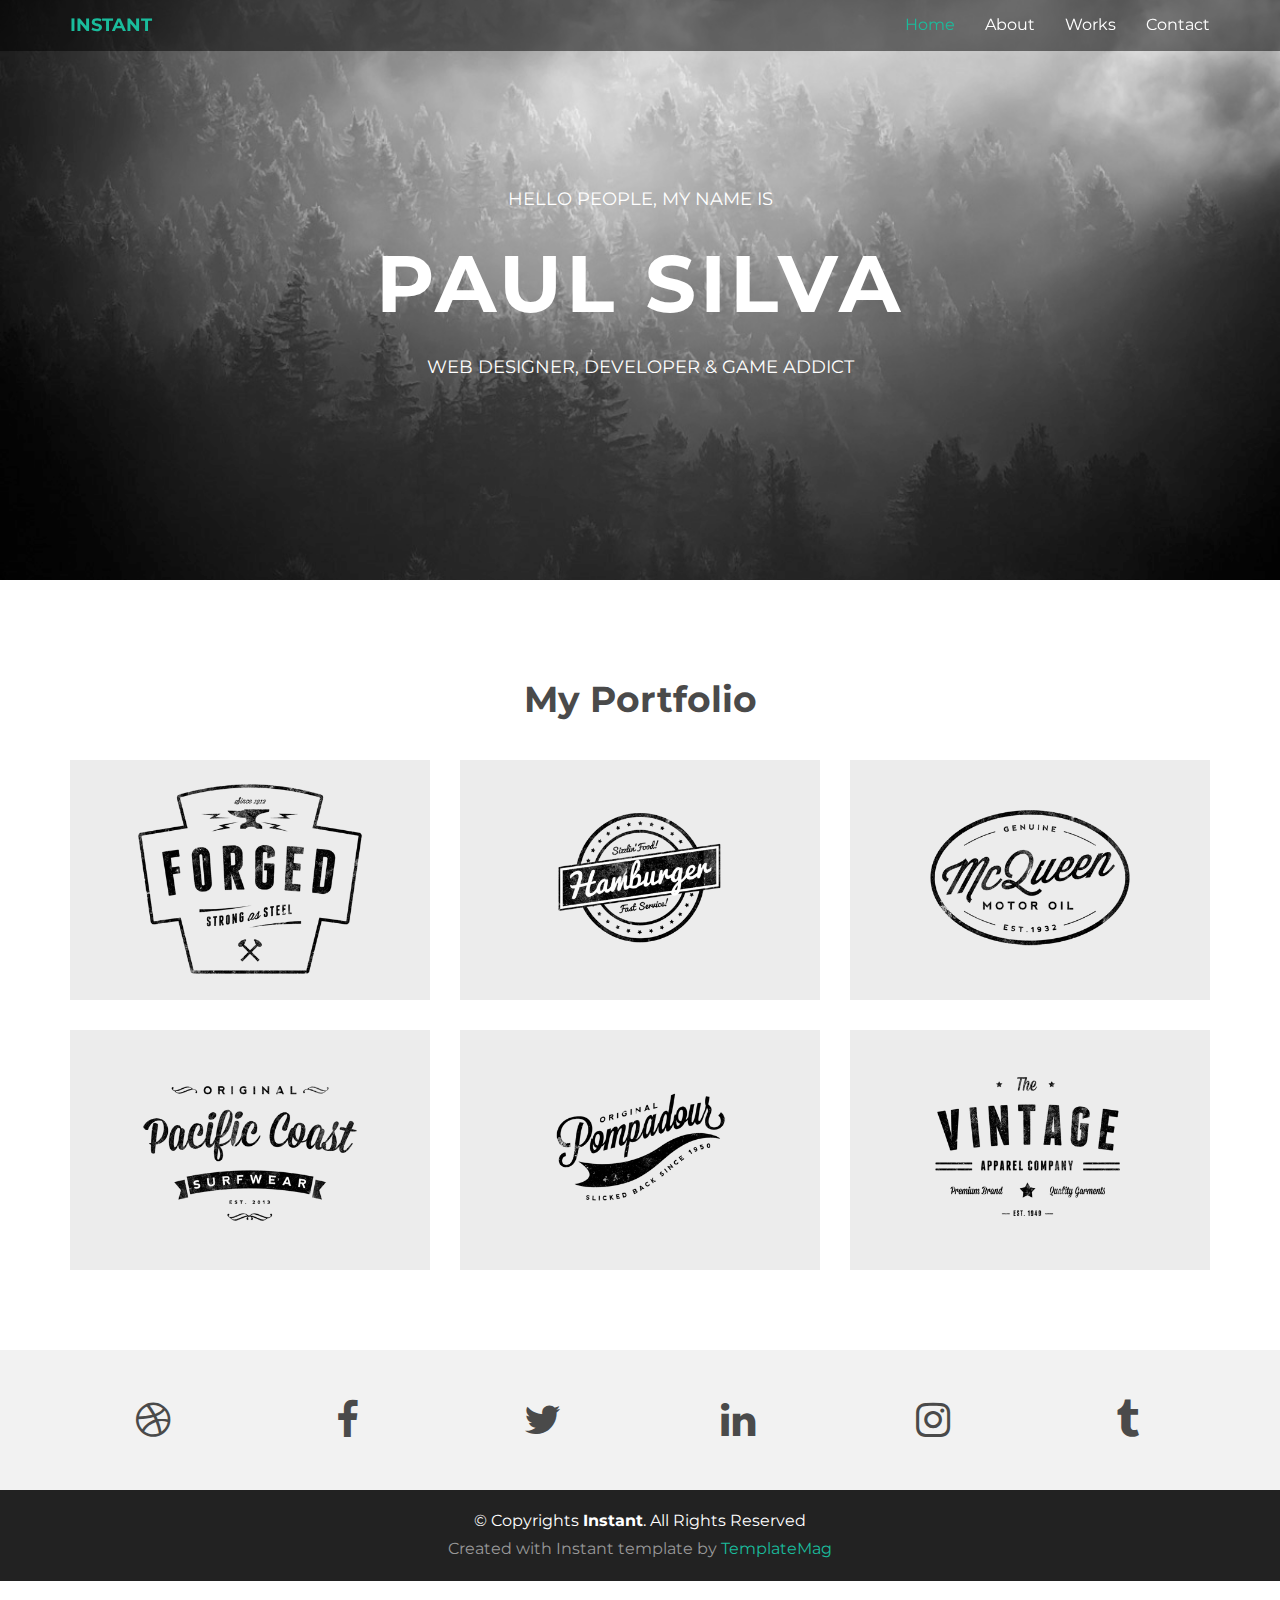
==== index.html @ aba93814 "Add files via upload" ====
<!DOCTYPE html>
<html lang="en">
<head>
  <meta charset="utf-8">
  <title>Instant - Bootstrap Personal Template</title>
  <meta content="width=device-width, initial-scale=1.0" name="viewport">
  <meta content="" name="keywords">
  <meta content="" name="description">

  <!-- Favicons -->
  <link href="img/favicon.png" rel="icon">
  <link href="img/apple-touch-icon.png" rel="apple-touch-icon">

  <!-- Google Fonts -->
  <link href="https://fonts.googleapis.com/css?family=Montserrat:300,400,500,700" rel="stylesheet">

  <!-- Bootstrap CSS File -->
  <link href="lib/bootstrap/css/bootstrap.min.css" rel="stylesheet">

  <!-- Libraries CSS Files -->
  <link href="lib/font-awesome/css/font-awesome.min.css" rel="stylesheet">

  <!-- Main Stylesheet File -->
  <link href="css/style.css" rel="stylesheet">

  <!-- =======================================================
    Template Name: Instant
    Template URL: https://templatemag.com/instant-bootstrap-personal-template/
    Author: TemplateMag.com
    License: https://templatemag.com/license/
  ======================================================= -->
</head>

<body>

  <!-- Static navbar -->
  <div class="navbar navbar-default navbar-fixed-top" role="navigation">
    <div class="container">
      <div class="navbar-header">
        <button type="button" class="navbar-toggle" data-toggle="collapse" data-target=".navbar-collapse">
            <span class="sr-only">Toggle navigation</span>
            <span class="icon-bar"></span>
            <span class="icon-bar"></span>
            <span class="icon-bar"></span>
          </button>
        <a class="navbar-brand" href="index.html">INSTANT</a>
      </div>
      <div class="navbar-collapse collapse">
        <ul class="nav navbar-nav navbar-right">
          <li class="active"><a href="index.html">Home</a></li>
          <li><a href="about.html">About</a></li>
          <li><a href="works.html" class="smoothscroll">Works</a></li>
          <li><a href="contact.html" class="smoothscroll">Contact</a></li>
        </ul>
      </div>
      <!--/.nav-collapse -->
    </div>
  </div>


  <div id="headerwrap">
    <div class="container">
      <div class="row">
        <div class="col-lg-6 col-lg-offset-3">
          <h4>HELLO PEOPLE, MY NAME IS</h4>
          <h1>PAUL SILVA</h1>
          <h4>WEB DESIGNER, DEVELOPER & GAME ADDICT</h4>
        </div>
      </div>
    </div>
    <!-- /container -->
  </div>

  <section id="works"></section>
  <div class="container">
    <div class="row centered mt mb">
      <h1>My Portfolio</h1>

      <div class="col-lg-4 col-md-4 col-sm-4 gallery">
        <a href="works.html"><img src="img/portfolio/folio01.png" class="img-responsive"></a>
      </div>
      <div class="col-lg-4 col-md-4 col-sm-4 gallery">
        <a href="works.html"><img src="img/portfolio/folio02.png" class="img-responsive"></a>
      </div>
      <div class="col-lg-4 col-md-4 col-sm-4 gallery">
        <a href="works.html"><img src="img/portfolio/folio03.png" class="img-responsive"></a>
      </div>
      <div class="col-lg-4 col-md-4 col-sm-4 gallery">
        <a href="works.html"><img src="img/portfolio/folio04.png" class="img-responsive"></a>
      </div>
      <div class="col-lg-4 col-md-4 col-sm-4 gallery">
        <a href="works.html"><img src="img/portfolio/folio05.png" class="img-responsive"></a>
      </div>
      <div class="col-lg-4 col-md-4 col-sm-4 gallery">
        <a href="works.html"><img src="img/portfolio/folio06.png" class="img-responsive"></a>
      </div>
    </div>
  </div>

  <div id="social">
    <div class="container">
      <div class="row centered">
        <div class="col-lg-2">
          <a href="#"><i class="fa fa-dribbble"></i></a>
        </div>
        <div class="col-lg-2">
          <a href="#"><i class="fa fa-facebook"></i></a>
        </div>
        <div class="col-lg-2">
          <a href="#"><i class="fa fa-twitter"></i></a>
        </div>
        <div class="col-lg-2">
          <a href="#"><i class="fa fa-linkedin"></i></a>
        </div>
        <div class="col-lg-2">
          <a href="#"><i class="fa fa-instagram"></i></a>
        </div>
        <div class="col-lg-2">
          <a href="#"><i class="fa fa-tumblr"></i></a>
        </div>

      </div>
    </div>
  </div>

  <div id="copyrights">
    <div class="container">
      <p>
        &copy; Copyrights <strong>Instant</strong>. All Rights Reserved
      </p>
      <div class="credits">
        <!--
          You are NOT allowed to delete the credit link to TemplateMag with free version.
          You can delete the credit link only if you bought the pro version.
          Buy the pro version with working PHP/AJAX contact form: https://templatemag.com/instant-bootstrap-personal-template/
          Licensing information: https://templatemag.com/license/
        -->
        Created with Instant template by <a href="https://templatemag.com/">TemplateMag</a>
      </div>
    </div>
  </div>
  <!-- / copyrights -->

  <!-- JavaScript Libraries -->
  <script src="lib/jquery/jquery.min.js"></script>
  <script src="lib/bootstrap/js/bootstrap.min.js"></script>
  <script src="lib/php-mail-form/validate.js"></script>

  <!-- Template Main Javascript File -->
  <script src="js/main.js"></script>

</body>
</html>
---- css/style.css ----
/**
* Template Name: Instant
* Template URL: https://templatemag.com/instant-bootstrap-personal-template/
* Author: TemplateMag.com
* License: https://templatemag.com/license/
*/

/* ==========================================================================
   Base Styles, Bootstrap Modifications & Fonts Import
   ========================================================================== */


::-moz-selection {
    background: #f2c2c9;
    color: #a4003a;
    text-shadow: none;
}

::selection {
    background: #16a085;
    color: #a4003a;
    text-shadow: none;
}

/*
 * A better looking default horizontal rule
 */

 hr {
    display: block;
    height: 1px;
    border: 0;
    border-top: 1px solid #ccc;
    margin: 1em 0;
    padding: 0;
}

.centered {
	text-align: center
}

.mt {
	margin-top: 80px;
}

.mb {
	margin-bottom: 80px;
}

/* ==========================================================================
   General styles
   ========================================================================== */


body {
    font-family: 'Montserrat', sans-serif;
    font-weight: 400;
    font-size: 16px;

    -webkit-font-smoothing: antialiased;
    -webkit-overflow-scrolling: touch;
}

h1, h2, h3, h4, h5, h6 {
	font-weight: 700;
    color: #4a4a4a;
}


.navbar-brand {
	font-weight: 700;
}

.navbar-default .navbar-brand, .navbar-default .navbar-brand:hover {
	color: #1abc9c;
}

.navbar-default {
	border-color: transparent;
  background-color: rgba(0, 0, 0, 0.5);
}

.navbar-default .navbar-nav > .active > a, .navbar-default .navbar-nav > .active > a:hover, .navbar-default .navbar-nav > .active > a:focus {
	color: #1abc9c;
	background-color: transparent;
}

.navbar-default .navbar-nav > li > a {
	color: #fff;
}

.navbar-default .navbar-nav > li > a:hover, .navbar-default .navbar-nav > li > a:focus {
	color: #1abc9c;
}

.navbar-default .navbar-toggle {
  border: none;
  border-color: #fff;
}

.navbar-default .navbar-toggle:hover {
  background: #666;
}

.navbar-default .navbar-toggle .icon-bar {
  background-color: #fff;
}
/* ==========================================================================
   Wrap Sections
   ========================================================================== */

#headerwrap {
	background: url(../img/back.jpg) no-repeat center top;
	margin-top: -70px;
	padding-top: 250px;
	text-align:center;
	background-attachment: relative;
	background-position: center center;
	min-height: 650px;
	width: 100%;

    -webkit-background-size: 100%;
    -moz-background-size: 100%;
    -o-background-size: 100%;
    background-size: 100%;

    -webkit-background-size: cover;
    -moz-background-size: cover;
    -o-background-size: cover;
    background-size: cover;
}

#headerwrap h1 {
	color:#ffffff;
	padding-top: 10px;
	padding-bottom: 20px;
	letter-spacing: 4px;
	font-size: 80px;
	font-weight: bold;
}

#headerwrap h4 {
	font-weight: 400;
	color: #ffffff
}

@media (max-width: 768px) {
  #headerwrap {
    padding-top: 180px;
  }
}

#social {
	padding-top: 50px;
	padding-bottom: 50px;
	background-color: #f2f2f2;
}

#social i {
	font-size: 40px;
	color: #4a4a4a
}

#social i:hover {
	color: #1abc9c
}

#footerwrap {
	padding-top: 70px;
	padding-bottom: 50px;
	background-color: #2f2f2f;
}

#footerwrap p {
	color: #f2f2f2;
	margin-left: 10px;
}

#workwrap {
	background: url(../img/work.jpg) no-repeat center top;
	margin-top: -70px;
	padding-top: 250px;
	text-align:center;
	background-attachment: relative;
	background-position: center center;
	min-height: 650px;
	width: 100%;

    -webkit-background-size: 100%;
    -moz-background-size: 100%;
    -o-background-size: 100%;
    background-size: 100%;

    -webkit-background-size: cover;
    -moz-background-size: cover;
    -o-background-size: cover;
    background-size: cover;
}

#workwrap h1 {
	color:#ffffff;
	padding-top: 10px;
	padding-bottom: 20px;
	letter-spacing: 4px;
	font-size: 80px;
	font-weight: bold;
}

#workwrap h4 {
	font-weight: 400;
	color: #ffffff
}

#aboutwrap {
	background: url(../img/about.jpg) no-repeat center top;
	margin-top: -70px;
	padding-top: 250px;
	text-align:center;
	background-attachment: relative;
	background-position: center center;
	min-height: 550px;
	width: 100%;

    -webkit-background-size: 100%;
    -moz-background-size: 100%;
    -o-background-size: 100%;
    background-size: 100%;

    -webkit-background-size: cover;
    -moz-background-size: cover;
    -o-background-size: cover;
    background-size: cover;
}


/* Gallery */
.gallery {
	margin-top: 30px;
}

.gallery img:hover {
	opacity: 0.4;
}


/* Contact Form */

#contactwrap {
	background: url(../img/contact.jpg) no-repeat center top;
	margin-top: -70px;
	padding-top: 250px;
	text-align:center;
	background-attachment: relative;
	background-position: center center;
	min-height: 650px;
	width: 100%;
  background-size: 100%;
  background-size: cover;
}

#contactwrap h1 {
	color:#ffffff;
	padding-top: 10px;
	padding-bottom: 20px;
	letter-spacing: 4px;
	font-size: 60px;
	font-weight: bold;
}

#contactwrap h4 {
	font-weight: 400;
	color: #ffffff
}

#contact {
  padding: 40px 0;
}

#contact h2 {
  font-size: 36px;
  margin-bottom: 30px;
}

.contact-form label {
   color: #999;
}

.contact-form input, .contact-form textarea {
  padding: 10px 12px;
  border-radius: 0;
  box-shadow: none;
  font-size: 14px;
  height: auto;
}

.contact-form .form-send {
  text-align: center;
}

.contact-form .form-send button  {
  background: #1abc9c;
  border: 0;
  padding: 14px 40px;
  color: #fff;
  transition: 0.4s;
  cursor: pointer;
  font-size: 16px;
  margin-top: 15px;
}

.contact-form .form-send button:hover {
  background: #2addb9;
}

.contact-form .validate {
  display: none;
  color: red;
  margin: 0 0 15px 0;
  font-weight: 400;
  font-size: 13px;
}

.contact-form .loading {
  display: none;
  color: #555;
  background: #fff;
  text-align: center;
  padding: 15px;
  margin: 15px 0;
}

.contact-form .loading:before {
  content: "";
  display: inline-block;
  border-radius: 50%;
  width: 24px;
  height: 24px;
  border: 3px solid #18d26e;
  border-top-color: #eee;
  -webkit-animation: animate-loading 1s linear infinite;
  animation: animate-loading 1s linear infinite;
}

@-webkit-keyframes animate-loading {
  0% {
    -webkit-transform: rotate(0deg);
    transform: rotate(0deg);
  }

  100% {
    -webkit-transform: rotate(360deg);
    transform: rotate(360deg);
  }
}

@keyframes animate-loading {
  0% {
    -webkit-transform: rotate(0deg);
    transform: rotate(0deg);
  }

  100% {
    -webkit-transform: rotate(360deg);
    transform: rotate(360deg);
  }
}

.contact-form .error-message {
  display: none;
  color: #fff;
  background: #ed3c0d;
  text-align: center;
  padding: 15px;
  font-weight: 600;
  margin: 15px 0;
}

.contact-form .sent-message {
  display: none;
  color: #fff;
  background: #18d26e;
  text-align: center;
  padding: 15px;
  font-weight: 600;
  margin: 15px 0;
}

/* Copyrights */

#copyrights {
  background: #222222;
  padding: 20px 0;
  text-align: center;
}

#copyrights p {
  margin-bottom: 5px;
  color: #fff;
}

#copyrights a {
  color: #1abc9c;
}

.credits {
  color: #999;
}
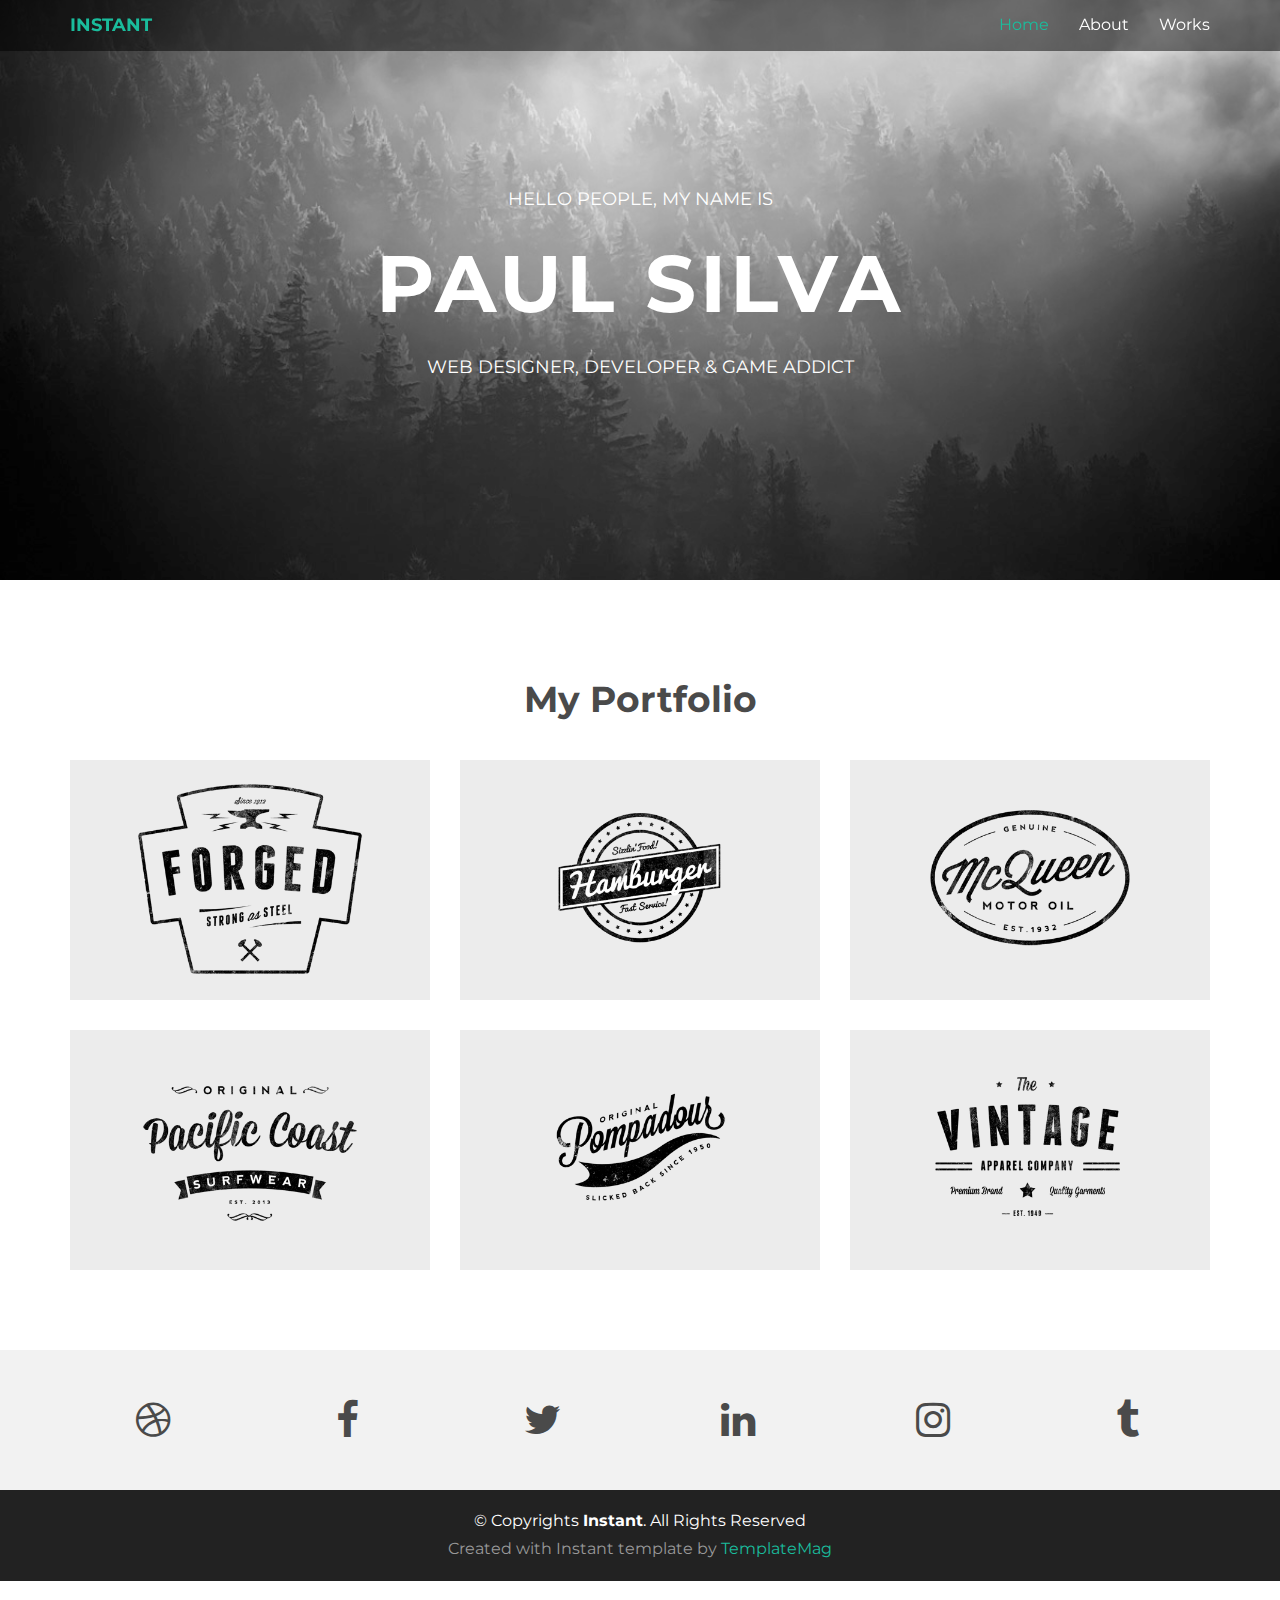
==== commit 7a0175b8: "Update index.html" ====
--- a/index.html
+++ b/index.html
@@ -7,6 +7,7 @@
   <meta content="" name="keywords">
   <meta content="" name="description">
 
+  
   <!-- Favicons -->
   <link href="img/favicon.png" rel="icon">
   <link href="img/apple-touch-icon.png" rel="apple-touch-icon">
@@ -50,7 +51,6 @@
           <li class="active"><a href="index.html">Home</a></li>
           <li><a href="about.html">About</a></li>
           <li><a href="works.html" class="smoothscroll">Works</a></li>
-          <li><a href="contact.html" class="smoothscroll">Contact</a></li>
         </ul>
       </div>
       <!--/.nav-collapse -->
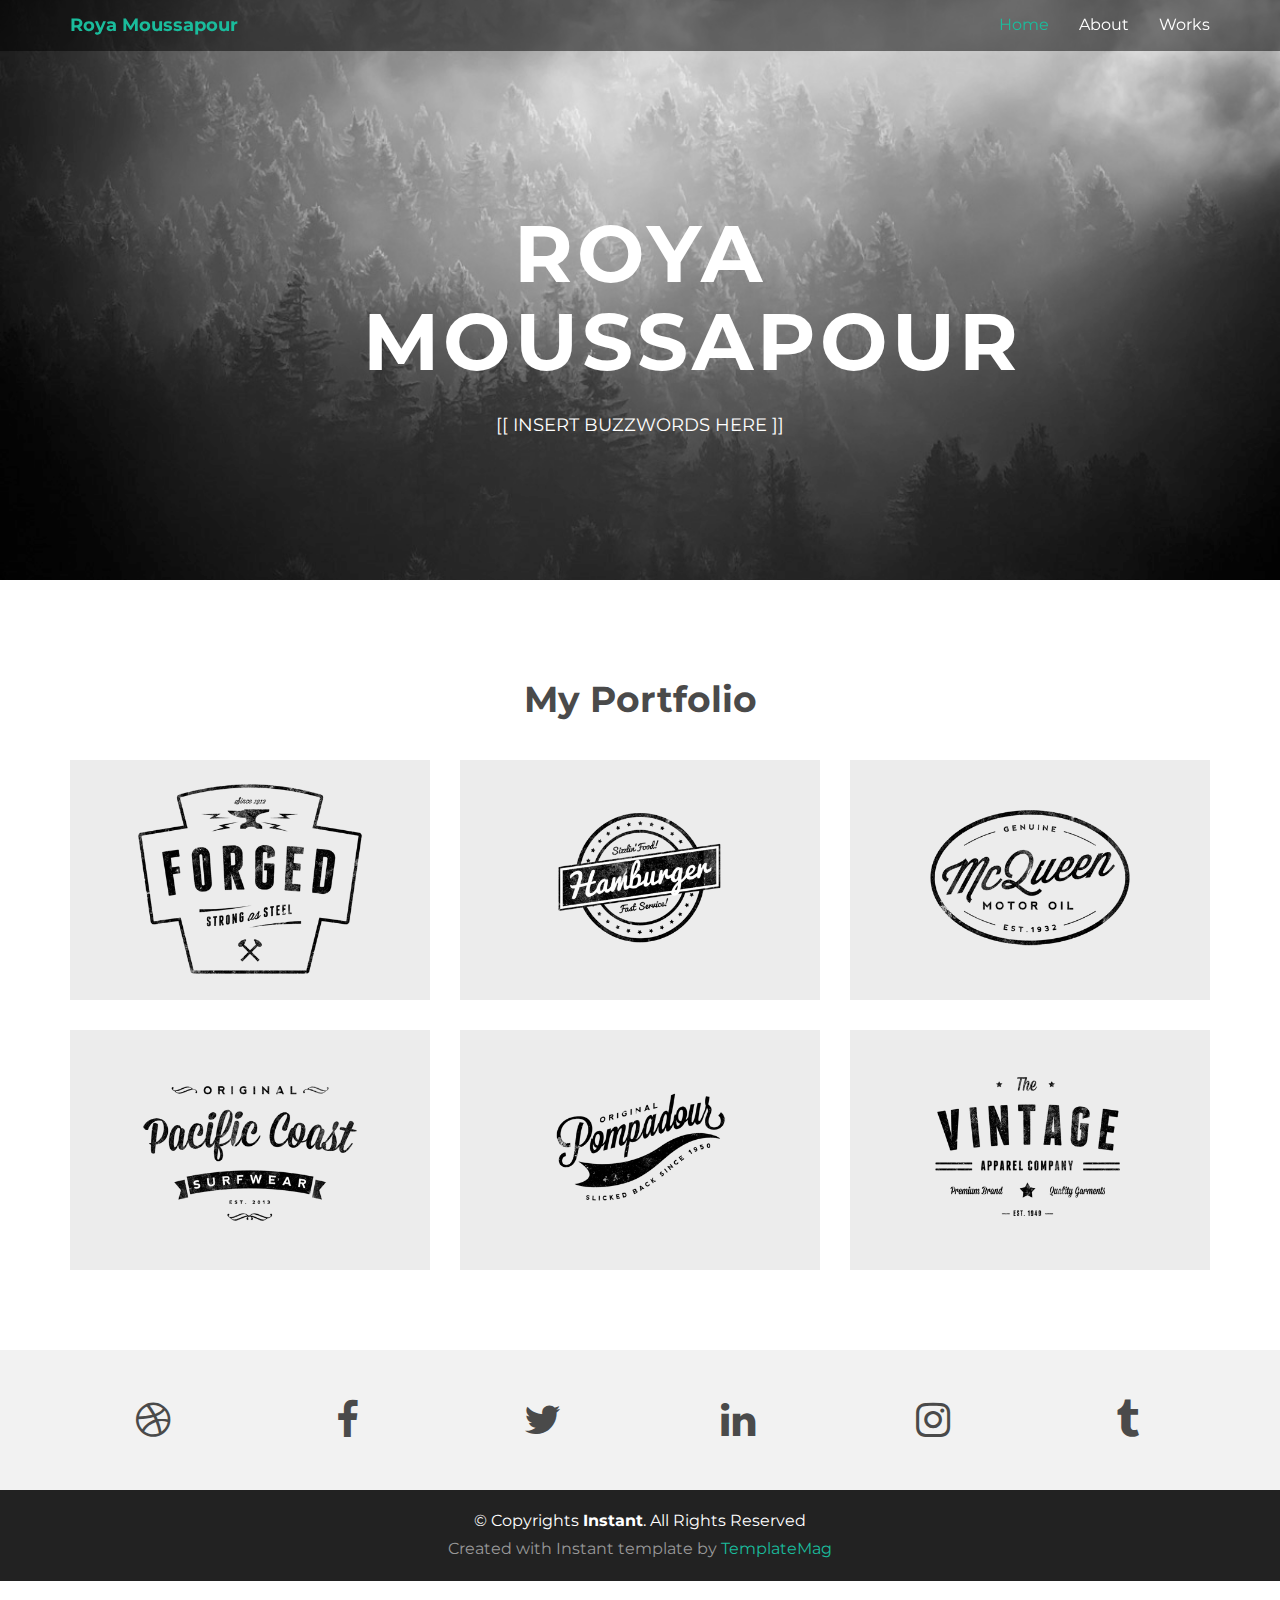
==== commit afa333e0: "Update index.html" ====
--- a/index.html
+++ b/index.html
@@ -44,7 +44,7 @@
             <span class="icon-bar"></span>
             <span class="icon-bar"></span>
           </button>
-        <a class="navbar-brand" href="index.html">INSTANT</a>
+        <a class="navbar-brand" href="index.html">Roya Moussapour</a>
       </div>
       <div class="navbar-collapse collapse">
         <ul class="nav navbar-nav navbar-right">
@@ -62,9 +62,9 @@
     <div class="container">
       <div class="row">
         <div class="col-lg-6 col-lg-offset-3">
-          <h4>HELLO PEOPLE, MY NAME IS</h4>
-          <h1>PAUL SILVA</h1>
-          <h4>WEB DESIGNER, DEVELOPER & GAME ADDICT</h4>
+          <h4></h4>
+          <h1>ROYA MOUSSAPOUR</h1>
+          <h4>[[ INSERT BUZZWORDS HERE ]]</h4>
         </div>
       </div>
     </div>
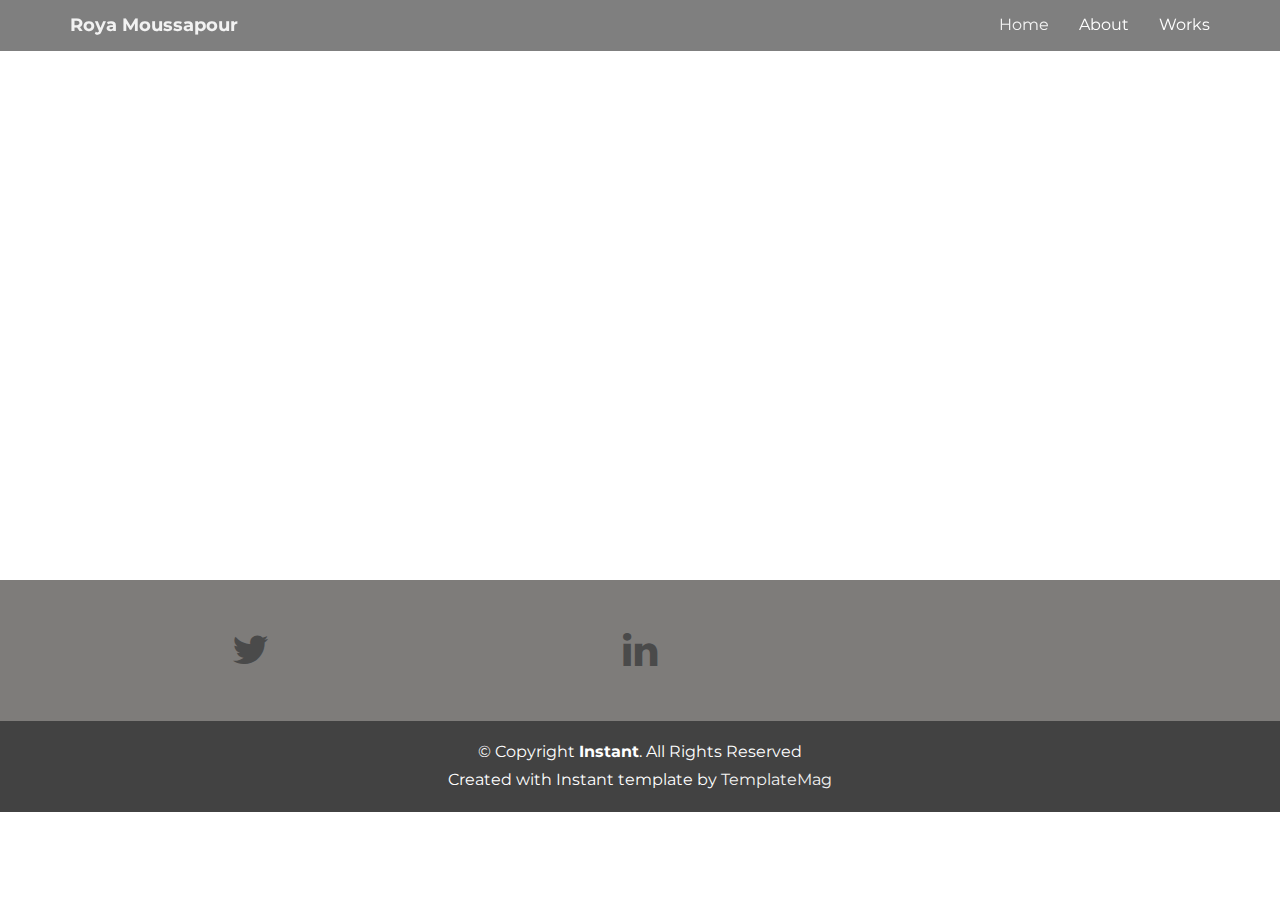
==== commit a45e25d7: "Update index.html" ====
--- a/index.html
+++ b/index.html
@@ -2,7 +2,7 @@
 <html lang="en">
 <head>
   <meta charset="utf-8">
-  <title>Instant - Bootstrap Personal Template</title>
+  <title>Roya Moussapour</title>
   <meta content="width=device-width, initial-scale=1.0" name="viewport">
   <meta content="" name="keywords">
   <meta content="" name="description">
@@ -64,59 +64,21 @@
         <div class="col-lg-6 col-lg-offset-3">
           <h4></h4>
           <h1>ROYA MOUSSAPOUR</h1>
-          <h4>[[ INSERT BUZZWORDS HERE ]]</h4>
+          <h4></h4>
         </div>
       </div>
     </div>
     <!-- /container -->
   </div>
 
-  <section id="works"></section>
-  <div class="container">
-    <div class="row centered mt mb">
-      <h1>My Portfolio</h1>
-
-      <div class="col-lg-4 col-md-4 col-sm-4 gallery">
-        <a href="works.html"><img src="img/portfolio/folio01.png" class="img-responsive"></a>
-      </div>
-      <div class="col-lg-4 col-md-4 col-sm-4 gallery">
-        <a href="works.html"><img src="img/portfolio/folio02.png" class="img-responsive"></a>
-      </div>
-      <div class="col-lg-4 col-md-4 col-sm-4 gallery">
-        <a href="works.html"><img src="img/portfolio/folio03.png" class="img-responsive"></a>
-      </div>
-      <div class="col-lg-4 col-md-4 col-sm-4 gallery">
-        <a href="works.html"><img src="img/portfolio/folio04.png" class="img-responsive"></a>
-      </div>
-      <div class="col-lg-4 col-md-4 col-sm-4 gallery">
-        <a href="works.html"><img src="img/portfolio/folio05.png" class="img-responsive"></a>
-      </div>
-      <div class="col-lg-4 col-md-4 col-sm-4 gallery">
-        <a href="works.html"><img src="img/portfolio/folio06.png" class="img-responsive"></a>
-      </div>
-    </div>
-  </div>
-
   <div id="social">
     <div class="container">
       <div class="row centered">
-        <div class="col-lg-2">
-          <a href="#"><i class="fa fa-dribbble"></i></a>
-        </div>
-        <div class="col-lg-2">
-          <a href="#"><i class="fa fa-facebook"></i></a>
-        </div>
-        <div class="col-lg-2">
+        <div class="col-sm-4">
           <a href="#"><i class="fa fa-twitter"></i></a>
         </div>
-        <div class="col-lg-2">
+        <div class="col-sm-4">
           <a href="#"><i class="fa fa-linkedin"></i></a>
-        </div>
-        <div class="col-lg-2">
-          <a href="#"><i class="fa fa-instagram"></i></a>
-        </div>
-        <div class="col-lg-2">
-          <a href="#"><i class="fa fa-tumblr"></i></a>
         </div>
 
       </div>
@@ -126,7 +88,7 @@
   <div id="copyrights">
     <div class="container">
       <p>
-        &copy; Copyrights <strong>Instant</strong>. All Rights Reserved
+        &copy; Copyright <strong>Instant</strong>. All Rights Reserved
       </p>
       <div class="credits">
         <!--
--- a/css/style.css
+++ b/css/style.css
@@ -12,13 +12,13 @@
 
 ::-moz-selection {
     background: #f2c2c9;
-    color: #a4003a;
+    color: #51353f;
     text-shadow: none;
 }
 
 ::selection {
-    background: #16a085;
-    color: #a4003a;
+    background: #c78989;
+    color: #51353f;
     text-shadow: none;
 }
 
@@ -72,7 +72,7 @@
 }
 
 .navbar-default .navbar-brand, .navbar-default .navbar-brand:hover {
-	color: #1abc9c;
+	color: #f2f2f2;
 }
 
 .navbar-default {
@@ -81,7 +81,7 @@
 }
 
 .navbar-default .navbar-nav > .active > a, .navbar-default .navbar-nav > .active > a:hover, .navbar-default .navbar-nav > .active > a:focus {
-	color: #1abc9c;
+	color: #f2f2f2;
 	background-color: transparent;
 }
 
@@ -90,7 +90,7 @@
 }
 
 .navbar-default .navbar-nav > li > a:hover, .navbar-default .navbar-nav > li > a:focus {
-	color: #1abc9c;
+	color: #f2f2f2;
 }
 
 .navbar-default .navbar-toggle {
@@ -99,7 +99,7 @@
 }
 
 .navbar-default .navbar-toggle:hover {
-  background: #666;
+  background: #897373;
 }
 
 .navbar-default .navbar-toggle .icon-bar {
@@ -110,7 +110,7 @@
    ========================================================================== */
 
 #headerwrap {
-	background: url(../img/back.jpg) no-repeat center top;
+	background: url(../img/portugal_rocks.jpg) no-repeat center top;
 	margin-top: -70px;
 	padding-top: 250px;
 	text-align:center;
@@ -153,7 +153,7 @@
 #social {
 	padding-top: 50px;
 	padding-bottom: 50px;
-	background-color: #f2f2f2;
+	background-color: #7e7c7a;
 }
 
 #social i {
@@ -162,22 +162,22 @@
 }
 
 #social i:hover {
-	color: #1abc9c
+	color: #a14d4d
 }
 
 #footerwrap {
 	padding-top: 70px;
 	padding-bottom: 50px;
-	background-color: #2f2f2f;
+	background-color: #4f4b4b;
 }
 
 #footerwrap p {
-	color: #f2f2f2;
+	color: #a98888;
 	margin-left: 10px;
 }
 
 #workwrap {
-	background: url(../img/work.jpg) no-repeat center top;
+	background: url(../img/beaconhill_snow.jpg) no-repeat center top;
 	margin-top: -70px;
 	padding-top: 250px;
 	text-align:center;
@@ -212,7 +212,7 @@
 }
 
 #aboutwrap {
-	background: url(../img/about.jpg) no-repeat center top;
+	background: url(../img/roya_vegas.jpg) no-repeat center top;
 	margin-top: -70px;
 	padding-top: 250px;
 	text-align:center;
@@ -298,7 +298,7 @@
 }
 
 .contact-form .form-send button  {
-  background: #1abc9c;
+  background: #a14d4d;
   border: 0;
   padding: 14px 40px;
   color: #fff;
@@ -388,7 +388,7 @@
 /* Copyrights */
 
 #copyrights {
-  background: #222222;
+  background: #424242;
   padding: 20px 0;
   text-align: center;
 }
@@ -399,9 +399,9 @@
 }
 
 #copyrights a {
-  color: #1abc9c;
+  color: #f2f2f2;
 }
 
 .credits {
-  color: #999;
-}
+  color: #fff;
+}
